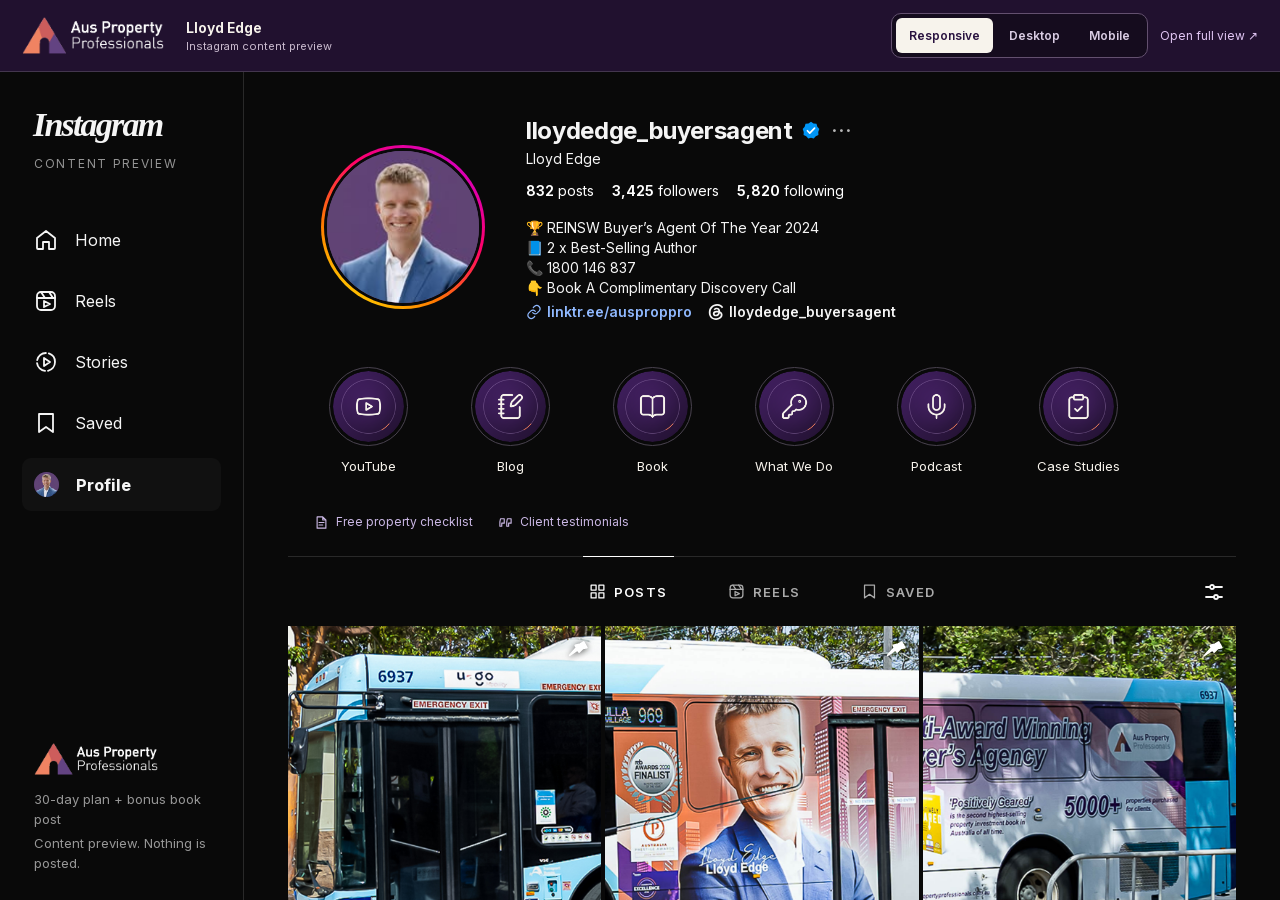
==== index.html @ ad67d05c "Match the client Instagram profile header and original photo" ====
<!doctype html>
<html lang="en"><head><meta charset="utf-8"><meta name="viewport" content="width=device-width,initial-scale=1,viewport-fit=cover"><meta name="robots" content="noindex,nofollow"><meta name="description" content="Lloyd Edge and Aus Property Professionals Instagram content preview. Browse desktop and mobile views, posts, Reels and Stories."><title>Lloyd Edge | Instagram Content Preview</title><link rel="icon" href="assets/favicon.png"><style>
@font-face{font-family:Inter;src:url('assets/inter.woff2');font-weight:100 900;font-display:swap}*{box-sizing:border-box}html,body{height:100%;margin:0}body{background:#17131d;color:#f7f3ec;font:14px/1.5 Inter,Arial,sans-serif}.shell{height:100vh;height:100dvh;display:flex;flex-direction:column}.toolbar{flex:none;display:flex;align-items:center;justify-content:space-between;gap:14px;padding:13px 22px;border-bottom:1px solid #43364e;background:#21112f}.brand{display:flex;align-items:center;gap:22px;min-width:0}.brand img{width:142px;height:auto}.brand strong{font-size:14px;font-weight:650}.brand small{display:block;font-size:11px;color:#c9bace}.controls{display:flex;align-items:center;gap:12px}.view-buttons{display:flex;gap:3px;padding:4px;border:1px solid #63506f;border-radius:10px;background:#150c1e}.view-buttons button{border:0;background:transparent;color:#d9cce3;cursor:pointer;padding:8px 13px;border-radius:6px;font:600 12px Inter;min-height:35px}.view-buttons button[aria-pressed=true]{background:#f7f3ec;color:#2a1340}.view-buttons button:focus-visible,a:focus-visible{outline:3px solid #e87b5c;outline-offset:3px}.open-full{font-size:12px;color:#e0c5f3;text-decoration:none;white-space:nowrap}.stage{position:relative;flex:1;min-height:0;overflow:hidden;display:flex;justify-content:center;align-items:flex-start}.frame-holder{flex:none;position:relative;transform-origin:top left;background:#090909}.frame-holder iframe{width:100%;height:100%;border:0;display:block;background:#090909}.stage[data-mode=mobile] .frame-holder{box-shadow:0 0 0 1px #4d3a59,0 12px 55px #0005}.loading{position:absolute;inset:0;display:grid;place-items:center;background:#090909;color:#cbb8e5;font-size:14px;pointer-events:none}.loading[hidden]{display:none}noscript{padding:20px}noscript a{color:#e6c9fb}@media(max-width:650px){.toolbar{padding:9px 12px;gap:8px;flex-wrap:wrap}.brand{gap:12px;flex:1}.brand img{width:113px}.brand strong{font-size:12px}.brand small{font-size:10px}.controls{justify-content:space-between;width:100%;gap:8px}.view-buttons{flex:1}.view-buttons button{flex:1;padding:7px 10px;font-size:11px}.open-full{font-size:11px}}@media(max-width:360px){.open-full{display:none}}@media(prefers-reduced-motion:reduce){*{scroll-behavior:auto!important}}
</style></head><body><div class="shell"><header class="toolbar"><div class="brand"><img src="assets/logo-white.svg" alt="Aus Property Professionals"><div><strong>Lloyd Edge</strong><small>Instagram content preview</small></div></div><div class="controls"><div class="view-buttons" role="group" aria-label="Preview size"><button data-mode="auto" aria-pressed="true">Responsive</button><button data-mode="desktop" aria-pressed="false">Desktop</button><button data-mode="mobile" aria-pressed="false">Mobile</button></div><a class="open-full" id="fullView" href="preview.html?v=5a2d82f7edaa#/profile" target="_blank" rel="noopener">Open full view ↗</a></div></header><main class="stage" id="stage" data-mode="auto"><div class="frame-holder" id="holder"><iframe id="preview" title="Interactive Lloyd Edge Instagram preview" src="preview.html?v=5a2d82f7edaa#/profile" allow="fullscreen"></iframe></div><div class="loading" id="loading" role="status">Loading your content preview…</div></main></div><noscript><a href="preview.html?v=5a2d82f7edaa#/profile">Open the Instagram preview</a></noscript><script>
(()=>{const stage=document.getElementById('stage'),holder=document.getElementById('holder'),frame=document.getElementById('preview');let mode=new URLSearchParams(location.search).get('view')||'auto';if(!['auto','desktop','mobile'].includes(mode))mode='auto';if(location.hash.startsWith('#/'))frame.src='preview.html?v=5a2d82f7edaa'+location.hash;function resize(){const available=stage.clientWidth,height=stage.clientHeight;const width=mode==='desktop'?1280:mode==='mobile'?Math.min(390,available):available;const scale=Math.min(1,available/width);holder.style.width=width+'px';holder.style.height=(height/scale)+'px';holder.style.transform=`scale(${scale})`;holder.style.marginRight=scale<1?-(width-available)+'px':'0';stage.dataset.mode=mode;document.querySelectorAll('[data-mode][aria-pressed]').forEach(b=>b.setAttribute('aria-pressed',String(b.dataset.mode===mode)));}document.querySelectorAll('[data-mode][aria-pressed]').forEach(b=>b.addEventListener('click',()=>{mode=b.dataset.mode;const u=new URL(location.href);if(mode==='auto')u.searchParams.delete('view');else u.searchParams.set('view',mode);history.replaceState(null,'',u.pathname+u.search+u.hash);resize();}));new ResizeObserver(resize).observe(stage);frame.addEventListener('load',()=>{document.getElementById('loading').hidden=true;try{const sync=()=>{const hash=frame.contentWindow.location.hash||'#/profile';history.replaceState(null,'',location.pathname+location.search+hash);document.getElementById('fullView').href='preview.html?v=5a2d82f7edaa'+hash;};frame.contentWindow.addEventListener('hashchange',sync);sync();}catch{}resize();});window.addEventListener('hashchange',()=>{try{if(frame.contentWindow.location.hash!==location.hash)frame.contentWindow.location.hash=location.hash||'#/profile';}catch{}});resize();})();
</script></body></html>
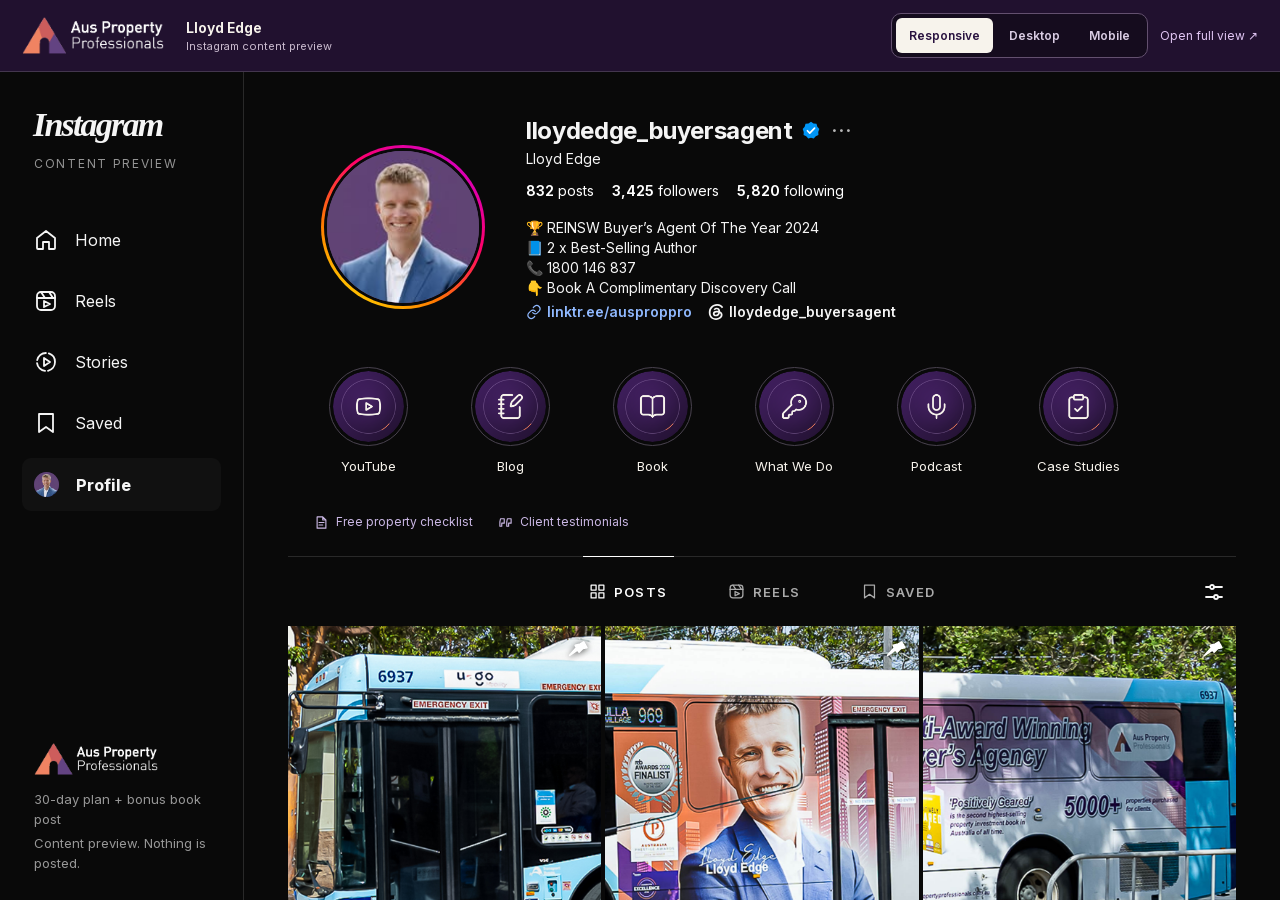
==== commit c053b67a: "Use plain text for Instagram captions" ====
--- a/index.html
+++ b/index.html
@@ -1,6 +1,6 @@
 <!doctype html>
 <html lang="en"><head><meta charset="utf-8"><meta name="viewport" content="width=device-width,initial-scale=1,viewport-fit=cover"><meta name="robots" content="noindex,nofollow"><meta name="description" content="Lloyd Edge and Aus Property Professionals Instagram content preview. Browse desktop and mobile views, posts, Reels and Stories."><title>Lloyd Edge | Instagram Content Preview</title><link rel="icon" href="assets/favicon.png"><style>
 @font-face{font-family:Inter;src:url('assets/inter.woff2');font-weight:100 900;font-display:swap}*{box-sizing:border-box}html,body{height:100%;margin:0}body{background:#17131d;color:#f7f3ec;font:14px/1.5 Inter,Arial,sans-serif}.shell{height:100vh;height:100dvh;display:flex;flex-direction:column}.toolbar{flex:none;display:flex;align-items:center;justify-content:space-between;gap:14px;padding:13px 22px;border-bottom:1px solid #43364e;background:#21112f}.brand{display:flex;align-items:center;gap:22px;min-width:0}.brand img{width:142px;height:auto}.brand strong{font-size:14px;font-weight:650}.brand small{display:block;font-size:11px;color:#c9bace}.controls{display:flex;align-items:center;gap:12px}.view-buttons{display:flex;gap:3px;padding:4px;border:1px solid #63506f;border-radius:10px;background:#150c1e}.view-buttons button{border:0;background:transparent;color:#d9cce3;cursor:pointer;padding:8px 13px;border-radius:6px;font:600 12px Inter;min-height:35px}.view-buttons button[aria-pressed=true]{background:#f7f3ec;color:#2a1340}.view-buttons button:focus-visible,a:focus-visible{outline:3px solid #e87b5c;outline-offset:3px}.open-full{font-size:12px;color:#e0c5f3;text-decoration:none;white-space:nowrap}.stage{position:relative;flex:1;min-height:0;overflow:hidden;display:flex;justify-content:center;align-items:flex-start}.frame-holder{flex:none;position:relative;transform-origin:top left;background:#090909}.frame-holder iframe{width:100%;height:100%;border:0;display:block;background:#090909}.stage[data-mode=mobile] .frame-holder{box-shadow:0 0 0 1px #4d3a59,0 12px 55px #0005}.loading{position:absolute;inset:0;display:grid;place-items:center;background:#090909;color:#cbb8e5;font-size:14px;pointer-events:none}.loading[hidden]{display:none}noscript{padding:20px}noscript a{color:#e6c9fb}@media(max-width:650px){.toolbar{padding:9px 12px;gap:8px;flex-wrap:wrap}.brand{gap:12px;flex:1}.brand img{width:113px}.brand strong{font-size:12px}.brand small{font-size:10px}.controls{justify-content:space-between;width:100%;gap:8px}.view-buttons{flex:1}.view-buttons button{flex:1;padding:7px 10px;font-size:11px}.open-full{font-size:11px}}@media(max-width:360px){.open-full{display:none}}@media(prefers-reduced-motion:reduce){*{scroll-behavior:auto!important}}
-</style></head><body><div class="shell"><header class="toolbar"><div class="brand"><img src="assets/logo-white.svg" alt="Aus Property Professionals"><div><strong>Lloyd Edge</strong><small>Instagram content preview</small></div></div><div class="controls"><div class="view-buttons" role="group" aria-label="Preview size"><button data-mode="auto" aria-pressed="true">Responsive</button><button data-mode="desktop" aria-pressed="false">Desktop</button><button data-mode="mobile" aria-pressed="false">Mobile</button></div><a class="open-full" id="fullView" href="preview.html?v=5a2d82f7edaa#/profile" target="_blank" rel="noopener">Open full view ↗</a></div></header><main class="stage" id="stage" data-mode="auto"><div class="frame-holder" id="holder"><iframe id="preview" title="Interactive Lloyd Edge Instagram preview" src="preview.html?v=5a2d82f7edaa#/profile" allow="fullscreen"></iframe></div><div class="loading" id="loading" role="status">Loading your content preview…</div></main></div><noscript><a href="preview.html?v=5a2d82f7edaa#/profile">Open the Instagram preview</a></noscript><script>
-(()=>{const stage=document.getElementById('stage'),holder=document.getElementById('holder'),frame=document.getElementById('preview');let mode=new URLSearchParams(location.search).get('view')||'auto';if(!['auto','desktop','mobile'].includes(mode))mode='auto';if(location.hash.startsWith('#/'))frame.src='preview.html?v=5a2d82f7edaa'+location.hash;function resize(){const available=stage.clientWidth,height=stage.clientHeight;const width=mode==='desktop'?1280:mode==='mobile'?Math.min(390,available):available;const scale=Math.min(1,available/width);holder.style.width=width+'px';holder.style.height=(height/scale)+'px';holder.style.transform=`scale(${scale})`;holder.style.marginRight=scale<1?-(width-available)+'px':'0';stage.dataset.mode=mode;document.querySelectorAll('[data-mode][aria-pressed]').forEach(b=>b.setAttribute('aria-pressed',String(b.dataset.mode===mode)));}document.querySelectorAll('[data-mode][aria-pressed]').forEach(b=>b.addEventListener('click',()=>{mode=b.dataset.mode;const u=new URL(location.href);if(mode==='auto')u.searchParams.delete('view');else u.searchParams.set('view',mode);history.replaceState(null,'',u.pathname+u.search+u.hash);resize();}));new ResizeObserver(resize).observe(stage);frame.addEventListener('load',()=>{document.getElementById('loading').hidden=true;try{const sync=()=>{const hash=frame.contentWindow.location.hash||'#/profile';history.replaceState(null,'',location.pathname+location.search+hash);document.getElementById('fullView').href='preview.html?v=5a2d82f7edaa'+hash;};frame.contentWindow.addEventListener('hashchange',sync);sync();}catch{}resize();});window.addEventListener('hashchange',()=>{try{if(frame.contentWindow.location.hash!==location.hash)frame.contentWindow.location.hash=location.hash||'#/profile';}catch{}});resize();})();
+</style></head><body><div class="shell"><header class="toolbar"><div class="brand"><img src="assets/logo-white.svg" alt="Aus Property Professionals"><div><strong>Lloyd Edge</strong><small>Instagram content preview</small></div></div><div class="controls"><div class="view-buttons" role="group" aria-label="Preview size"><button data-mode="auto" aria-pressed="true">Responsive</button><button data-mode="desktop" aria-pressed="false">Desktop</button><button data-mode="mobile" aria-pressed="false">Mobile</button></div><a class="open-full" id="fullView" href="preview.html?v=dd73effee219#/profile" target="_blank" rel="noopener">Open full view ↗</a></div></header><main class="stage" id="stage" data-mode="auto"><div class="frame-holder" id="holder"><iframe id="preview" title="Interactive Lloyd Edge Instagram preview" src="preview.html?v=dd73effee219#/profile" allow="fullscreen"></iframe></div><div class="loading" id="loading" role="status">Loading your content preview…</div></main></div><noscript><a href="preview.html?v=dd73effee219#/profile">Open the Instagram preview</a></noscript><script>
+(()=>{const stage=document.getElementById('stage'),holder=document.getElementById('holder'),frame=document.getElementById('preview');let mode=new URLSearchParams(location.search).get('view')||'auto';if(!['auto','desktop','mobile'].includes(mode))mode='auto';if(location.hash.startsWith('#/'))frame.src='preview.html?v=dd73effee219'+location.hash;function resize(){const available=stage.clientWidth,height=stage.clientHeight;const width=mode==='desktop'?1280:mode==='mobile'?Math.min(390,available):available;const scale=Math.min(1,available/width);holder.style.width=width+'px';holder.style.height=(height/scale)+'px';holder.style.transform=`scale(${scale})`;holder.style.marginRight=scale<1?-(width-available)+'px':'0';stage.dataset.mode=mode;document.querySelectorAll('[data-mode][aria-pressed]').forEach(b=>b.setAttribute('aria-pressed',String(b.dataset.mode===mode)));}document.querySelectorAll('[data-mode][aria-pressed]').forEach(b=>b.addEventListener('click',()=>{mode=b.dataset.mode;const u=new URL(location.href);if(mode==='auto')u.searchParams.delete('view');else u.searchParams.set('view',mode);history.replaceState(null,'',u.pathname+u.search+u.hash);resize();}));new ResizeObserver(resize).observe(stage);frame.addEventListener('load',()=>{document.getElementById('loading').hidden=true;try{const sync=()=>{const hash=frame.contentWindow.location.hash||'#/profile';history.replaceState(null,'',location.pathname+location.search+hash);document.getElementById('fullView').href='preview.html?v=dd73effee219'+hash;};frame.contentWindow.addEventListener('hashchange',sync);sync();}catch{}resize();});window.addEventListener('hashchange',()=>{try{if(frame.contentWindow.location.hash!==location.hash)frame.contentWindow.location.hash=location.hash||'#/profile';}catch{}});resize();})();
 </script></body></html>
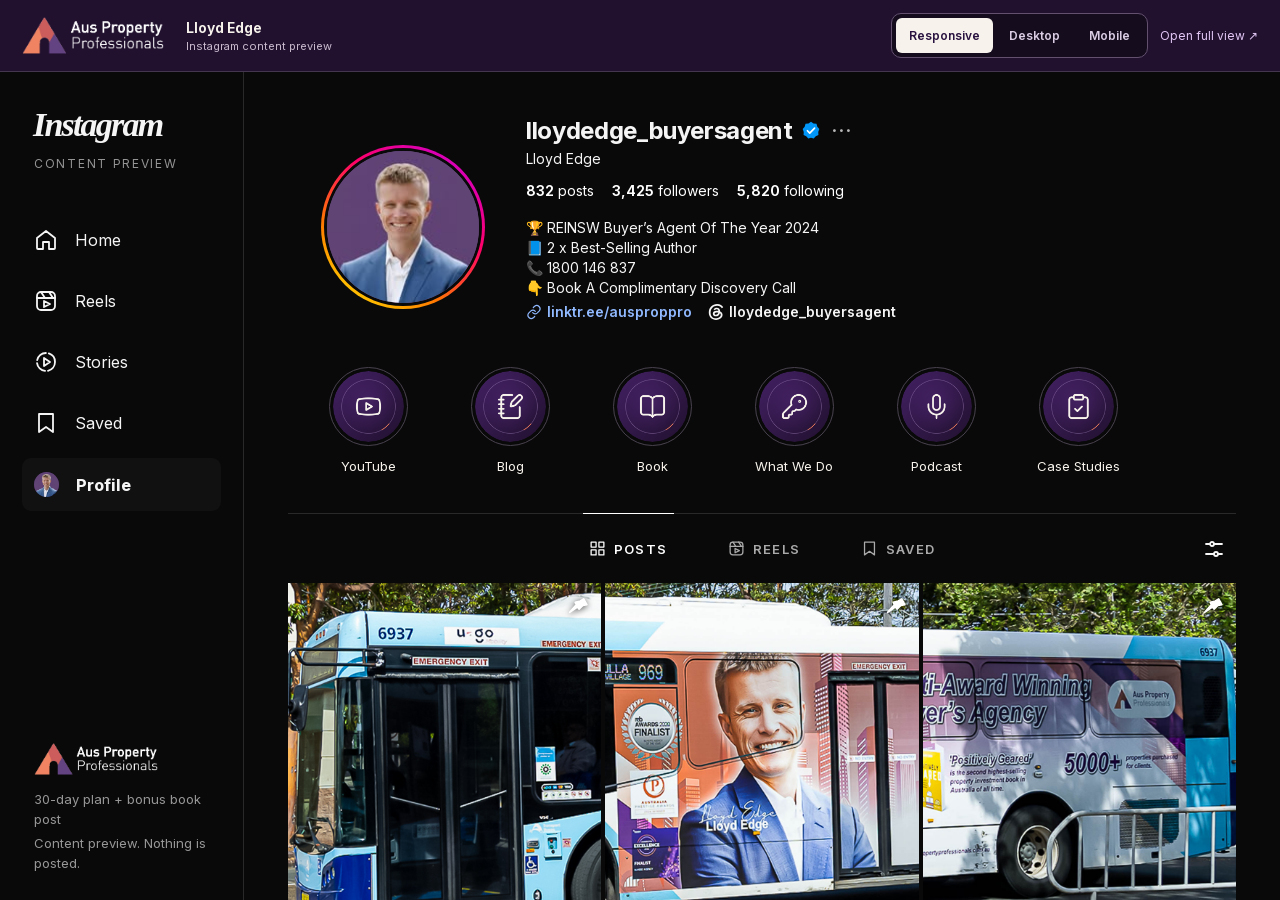
==== commit 9d27ef44: "Remove extra profile shortcuts below highlights" ====
--- a/index.html
+++ b/index.html
@@ -1,6 +1,6 @@
 <!doctype html>
 <html lang="en"><head><meta charset="utf-8"><meta name="viewport" content="width=device-width,initial-scale=1,viewport-fit=cover"><meta name="robots" content="noindex,nofollow"><meta name="description" content="Lloyd Edge and Aus Property Professionals Instagram content preview. Browse desktop and mobile views, posts, Reels and Stories."><title>Lloyd Edge | Instagram Content Preview</title><link rel="icon" href="assets/favicon.png"><style>
 @font-face{font-family:Inter;src:url('assets/inter.woff2');font-weight:100 900;font-display:swap}*{box-sizing:border-box}html,body{height:100%;margin:0}body{background:#17131d;color:#f7f3ec;font:14px/1.5 Inter,Arial,sans-serif}.shell{height:100vh;height:100dvh;display:flex;flex-direction:column}.toolbar{flex:none;display:flex;align-items:center;justify-content:space-between;gap:14px;padding:13px 22px;border-bottom:1px solid #43364e;background:#21112f}.brand{display:flex;align-items:center;gap:22px;min-width:0}.brand img{width:142px;height:auto}.brand strong{font-size:14px;font-weight:650}.brand small{display:block;font-size:11px;color:#c9bace}.controls{display:flex;align-items:center;gap:12px}.view-buttons{display:flex;gap:3px;padding:4px;border:1px solid #63506f;border-radius:10px;background:#150c1e}.view-buttons button{border:0;background:transparent;color:#d9cce3;cursor:pointer;padding:8px 13px;border-radius:6px;font:600 12px Inter;min-height:35px}.view-buttons button[aria-pressed=true]{background:#f7f3ec;color:#2a1340}.view-buttons button:focus-visible,a:focus-visible{outline:3px solid #e87b5c;outline-offset:3px}.open-full{font-size:12px;color:#e0c5f3;text-decoration:none;white-space:nowrap}.stage{position:relative;flex:1;min-height:0;overflow:hidden;display:flex;justify-content:center;align-items:flex-start}.frame-holder{flex:none;position:relative;transform-origin:top left;background:#090909}.frame-holder iframe{width:100%;height:100%;border:0;display:block;background:#090909}.stage[data-mode=mobile] .frame-holder{box-shadow:0 0 0 1px #4d3a59,0 12px 55px #0005}.loading{position:absolute;inset:0;display:grid;place-items:center;background:#090909;color:#cbb8e5;font-size:14px;pointer-events:none}.loading[hidden]{display:none}noscript{padding:20px}noscript a{color:#e6c9fb}@media(max-width:650px){.toolbar{padding:9px 12px;gap:8px;flex-wrap:wrap}.brand{gap:12px;flex:1}.brand img{width:113px}.brand strong{font-size:12px}.brand small{font-size:10px}.controls{justify-content:space-between;width:100%;gap:8px}.view-buttons{flex:1}.view-buttons button{flex:1;padding:7px 10px;font-size:11px}.open-full{font-size:11px}}@media(max-width:360px){.open-full{display:none}}@media(prefers-reduced-motion:reduce){*{scroll-behavior:auto!important}}
-</style></head><body><div class="shell"><header class="toolbar"><div class="brand"><img src="assets/logo-white.svg" alt="Aus Property Professionals"><div><strong>Lloyd Edge</strong><small>Instagram content preview</small></div></div><div class="controls"><div class="view-buttons" role="group" aria-label="Preview size"><button data-mode="auto" aria-pressed="true">Responsive</button><button data-mode="desktop" aria-pressed="false">Desktop</button><button data-mode="mobile" aria-pressed="false">Mobile</button></div><a class="open-full" id="fullView" href="preview.html?v=dd73effee219#/profile" target="_blank" rel="noopener">Open full view ↗</a></div></header><main class="stage" id="stage" data-mode="auto"><div class="frame-holder" id="holder"><iframe id="preview" title="Interactive Lloyd Edge Instagram preview" src="preview.html?v=dd73effee219#/profile" allow="fullscreen"></iframe></div><div class="loading" id="loading" role="status">Loading your content preview…</div></main></div><noscript><a href="preview.html?v=dd73effee219#/profile">Open the Instagram preview</a></noscript><script>
-(()=>{const stage=document.getElementById('stage'),holder=document.getElementById('holder'),frame=document.getElementById('preview');let mode=new URLSearchParams(location.search).get('view')||'auto';if(!['auto','desktop','mobile'].includes(mode))mode='auto';if(location.hash.startsWith('#/'))frame.src='preview.html?v=dd73effee219'+location.hash;function resize(){const available=stage.clientWidth,height=stage.clientHeight;const width=mode==='desktop'?1280:mode==='mobile'?Math.min(390,available):available;const scale=Math.min(1,available/width);holder.style.width=width+'px';holder.style.height=(height/scale)+'px';holder.style.transform=`scale(${scale})`;holder.style.marginRight=scale<1?-(width-available)+'px':'0';stage.dataset.mode=mode;document.querySelectorAll('[data-mode][aria-pressed]').forEach(b=>b.setAttribute('aria-pressed',String(b.dataset.mode===mode)));}document.querySelectorAll('[data-mode][aria-pressed]').forEach(b=>b.addEventListener('click',()=>{mode=b.dataset.mode;const u=new URL(location.href);if(mode==='auto')u.searchParams.delete('view');else u.searchParams.set('view',mode);history.replaceState(null,'',u.pathname+u.search+u.hash);resize();}));new ResizeObserver(resize).observe(stage);frame.addEventListener('load',()=>{document.getElementById('loading').hidden=true;try{const sync=()=>{const hash=frame.contentWindow.location.hash||'#/profile';history.replaceState(null,'',location.pathname+location.search+hash);document.getElementById('fullView').href='preview.html?v=dd73effee219'+hash;};frame.contentWindow.addEventListener('hashchange',sync);sync();}catch{}resize();});window.addEventListener('hashchange',()=>{try{if(frame.contentWindow.location.hash!==location.hash)frame.contentWindow.location.hash=location.hash||'#/profile';}catch{}});resize();})();
+</style></head><body><div class="shell"><header class="toolbar"><div class="brand"><img src="assets/logo-white.svg" alt="Aus Property Professionals"><div><strong>Lloyd Edge</strong><small>Instagram content preview</small></div></div><div class="controls"><div class="view-buttons" role="group" aria-label="Preview size"><button data-mode="auto" aria-pressed="true">Responsive</button><button data-mode="desktop" aria-pressed="false">Desktop</button><button data-mode="mobile" aria-pressed="false">Mobile</button></div><a class="open-full" id="fullView" href="preview.html?v=7fa7d753de34#/profile" target="_blank" rel="noopener">Open full view ↗</a></div></header><main class="stage" id="stage" data-mode="auto"><div class="frame-holder" id="holder"><iframe id="preview" title="Interactive Lloyd Edge Instagram preview" src="preview.html?v=7fa7d753de34#/profile" allow="fullscreen"></iframe></div><div class="loading" id="loading" role="status">Loading your content preview…</div></main></div><noscript><a href="preview.html?v=7fa7d753de34#/profile">Open the Instagram preview</a></noscript><script>
+(()=>{const stage=document.getElementById('stage'),holder=document.getElementById('holder'),frame=document.getElementById('preview');let mode=new URLSearchParams(location.search).get('view')||'auto';if(!['auto','desktop','mobile'].includes(mode))mode='auto';if(location.hash.startsWith('#/'))frame.src='preview.html?v=7fa7d753de34'+location.hash;function resize(){const available=stage.clientWidth,height=stage.clientHeight;const width=mode==='desktop'?1280:mode==='mobile'?Math.min(390,available):available;const scale=Math.min(1,available/width);holder.style.width=width+'px';holder.style.height=(height/scale)+'px';holder.style.transform=`scale(${scale})`;holder.style.marginRight=scale<1?-(width-available)+'px':'0';stage.dataset.mode=mode;document.querySelectorAll('[data-mode][aria-pressed]').forEach(b=>b.setAttribute('aria-pressed',String(b.dataset.mode===mode)));}document.querySelectorAll('[data-mode][aria-pressed]').forEach(b=>b.addEventListener('click',()=>{mode=b.dataset.mode;const u=new URL(location.href);if(mode==='auto')u.searchParams.delete('view');else u.searchParams.set('view',mode);history.replaceState(null,'',u.pathname+u.search+u.hash);resize();}));new ResizeObserver(resize).observe(stage);frame.addEventListener('load',()=>{document.getElementById('loading').hidden=true;try{const sync=()=>{const hash=frame.contentWindow.location.hash||'#/profile';history.replaceState(null,'',location.pathname+location.search+hash);document.getElementById('fullView').href='preview.html?v=7fa7d753de34'+hash;};frame.contentWindow.addEventListener('hashchange',sync);sync();}catch{}resize();});window.addEventListener('hashchange',()=>{try{if(frame.contentWindow.location.hash!==location.hash)frame.contentWindow.location.hash=location.hash||'#/profile';}catch{}});resize();})();
 </script></body></html>
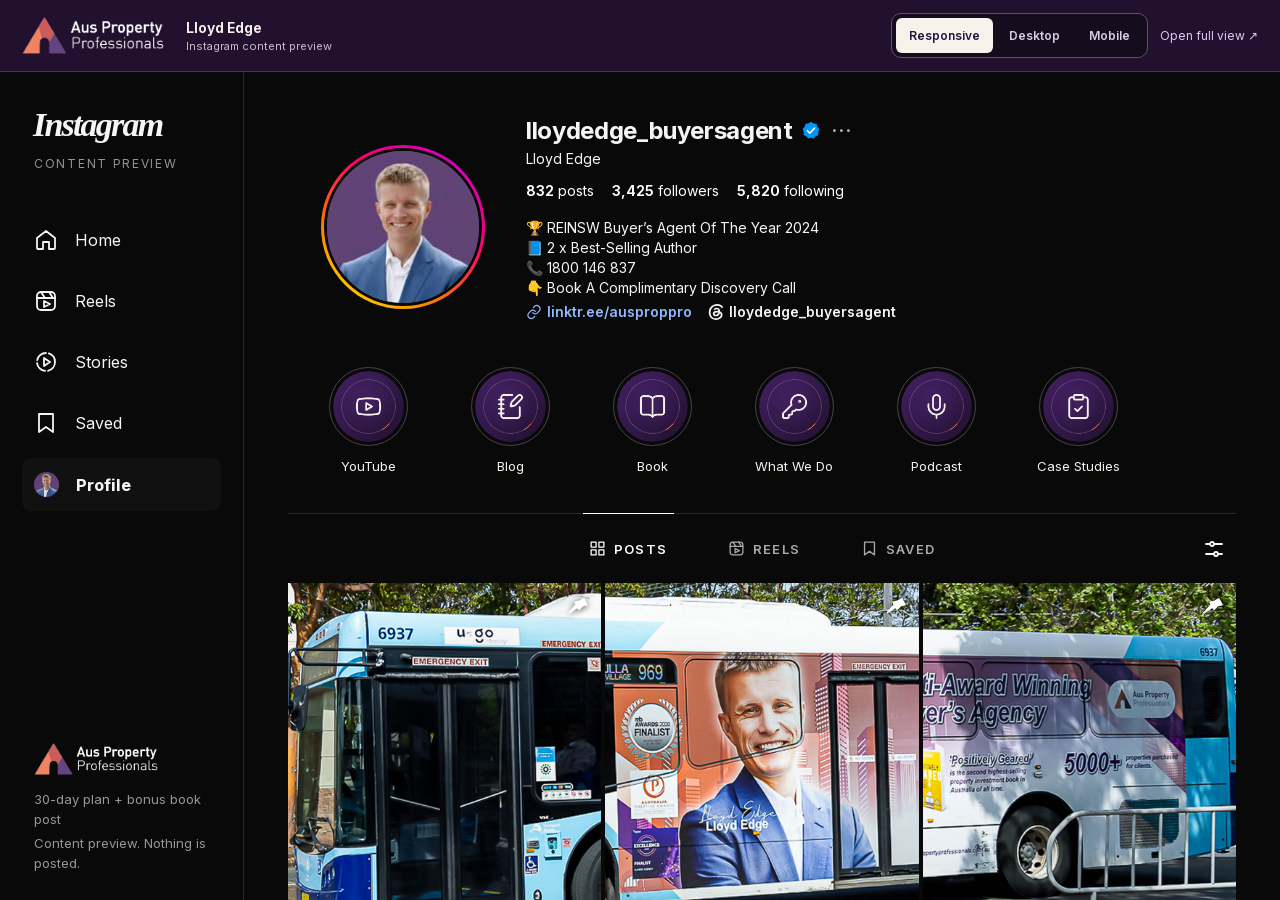
==== commit da850f13: "Replace draft wording with Instagram-ready reading questions" ====
--- a/index.html
+++ b/index.html
@@ -1,6 +1,6 @@
 <!doctype html>
 <html lang="en"><head><meta charset="utf-8"><meta name="viewport" content="width=device-width,initial-scale=1,viewport-fit=cover"><meta name="robots" content="noindex,nofollow"><meta name="description" content="Lloyd Edge and Aus Property Professionals Instagram content preview. Browse desktop and mobile views, posts, Reels and Stories."><title>Lloyd Edge | Instagram Content Preview</title><link rel="icon" href="assets/favicon.png"><style>
 @font-face{font-family:Inter;src:url('assets/inter.woff2');font-weight:100 900;font-display:swap}*{box-sizing:border-box}html,body{height:100%;margin:0}body{background:#17131d;color:#f7f3ec;font:14px/1.5 Inter,Arial,sans-serif}.shell{height:100vh;height:100dvh;display:flex;flex-direction:column}.toolbar{flex:none;display:flex;align-items:center;justify-content:space-between;gap:14px;padding:13px 22px;border-bottom:1px solid #43364e;background:#21112f}.brand{display:flex;align-items:center;gap:22px;min-width:0}.brand img{width:142px;height:auto}.brand strong{font-size:14px;font-weight:650}.brand small{display:block;font-size:11px;color:#c9bace}.controls{display:flex;align-items:center;gap:12px}.view-buttons{display:flex;gap:3px;padding:4px;border:1px solid #63506f;border-radius:10px;background:#150c1e}.view-buttons button{border:0;background:transparent;color:#d9cce3;cursor:pointer;padding:8px 13px;border-radius:6px;font:600 12px Inter;min-height:35px}.view-buttons button[aria-pressed=true]{background:#f7f3ec;color:#2a1340}.view-buttons button:focus-visible,a:focus-visible{outline:3px solid #e87b5c;outline-offset:3px}.open-full{font-size:12px;color:#e0c5f3;text-decoration:none;white-space:nowrap}.stage{position:relative;flex:1;min-height:0;overflow:hidden;display:flex;justify-content:center;align-items:flex-start}.frame-holder{flex:none;position:relative;transform-origin:top left;background:#090909}.frame-holder iframe{width:100%;height:100%;border:0;display:block;background:#090909}.stage[data-mode=mobile] .frame-holder{box-shadow:0 0 0 1px #4d3a59,0 12px 55px #0005}.loading{position:absolute;inset:0;display:grid;place-items:center;background:#090909;color:#cbb8e5;font-size:14px;pointer-events:none}.loading[hidden]{display:none}noscript{padding:20px}noscript a{color:#e6c9fb}@media(max-width:650px){.toolbar{padding:9px 12px;gap:8px;flex-wrap:wrap}.brand{gap:12px;flex:1}.brand img{width:113px}.brand strong{font-size:12px}.brand small{font-size:10px}.controls{justify-content:space-between;width:100%;gap:8px}.view-buttons{flex:1}.view-buttons button{flex:1;padding:7px 10px;font-size:11px}.open-full{font-size:11px}}@media(max-width:360px){.open-full{display:none}}@media(prefers-reduced-motion:reduce){*{scroll-behavior:auto!important}}
-</style></head><body><div class="shell"><header class="toolbar"><div class="brand"><img src="assets/logo-white.svg" alt="Aus Property Professionals"><div><strong>Lloyd Edge</strong><small>Instagram content preview</small></div></div><div class="controls"><div class="view-buttons" role="group" aria-label="Preview size"><button data-mode="auto" aria-pressed="true">Responsive</button><button data-mode="desktop" aria-pressed="false">Desktop</button><button data-mode="mobile" aria-pressed="false">Mobile</button></div><a class="open-full" id="fullView" href="preview.html?v=7fa7d753de34#/profile" target="_blank" rel="noopener">Open full view ↗</a></div></header><main class="stage" id="stage" data-mode="auto"><div class="frame-holder" id="holder"><iframe id="preview" title="Interactive Lloyd Edge Instagram preview" src="preview.html?v=7fa7d753de34#/profile" allow="fullscreen"></iframe></div><div class="loading" id="loading" role="status">Loading your content preview…</div></main></div><noscript><a href="preview.html?v=7fa7d753de34#/profile">Open the Instagram preview</a></noscript><script>
-(()=>{const stage=document.getElementById('stage'),holder=document.getElementById('holder'),frame=document.getElementById('preview');let mode=new URLSearchParams(location.search).get('view')||'auto';if(!['auto','desktop','mobile'].includes(mode))mode='auto';if(location.hash.startsWith('#/'))frame.src='preview.html?v=7fa7d753de34'+location.hash;function resize(){const available=stage.clientWidth,height=stage.clientHeight;const width=mode==='desktop'?1280:mode==='mobile'?Math.min(390,available):available;const scale=Math.min(1,available/width);holder.style.width=width+'px';holder.style.height=(height/scale)+'px';holder.style.transform=`scale(${scale})`;holder.style.marginRight=scale<1?-(width-available)+'px':'0';stage.dataset.mode=mode;document.querySelectorAll('[data-mode][aria-pressed]').forEach(b=>b.setAttribute('aria-pressed',String(b.dataset.mode===mode)));}document.querySelectorAll('[data-mode][aria-pressed]').forEach(b=>b.addEventListener('click',()=>{mode=b.dataset.mode;const u=new URL(location.href);if(mode==='auto')u.searchParams.delete('view');else u.searchParams.set('view',mode);history.replaceState(null,'',u.pathname+u.search+u.hash);resize();}));new ResizeObserver(resize).observe(stage);frame.addEventListener('load',()=>{document.getElementById('loading').hidden=true;try{const sync=()=>{const hash=frame.contentWindow.location.hash||'#/profile';history.replaceState(null,'',location.pathname+location.search+hash);document.getElementById('fullView').href='preview.html?v=7fa7d753de34'+hash;};frame.contentWindow.addEventListener('hashchange',sync);sync();}catch{}resize();});window.addEventListener('hashchange',()=>{try{if(frame.contentWindow.location.hash!==location.hash)frame.contentWindow.location.hash=location.hash||'#/profile';}catch{}});resize();})();
+</style></head><body><div class="shell"><header class="toolbar"><div class="brand"><img src="assets/logo-white.svg" alt="Aus Property Professionals"><div><strong>Lloyd Edge</strong><small>Instagram content preview</small></div></div><div class="controls"><div class="view-buttons" role="group" aria-label="Preview size"><button data-mode="auto" aria-pressed="true">Responsive</button><button data-mode="desktop" aria-pressed="false">Desktop</button><button data-mode="mobile" aria-pressed="false">Mobile</button></div><a class="open-full" id="fullView" href="preview.html?v=4881cfe21749#/profile" target="_blank" rel="noopener">Open full view ↗</a></div></header><main class="stage" id="stage" data-mode="auto"><div class="frame-holder" id="holder"><iframe id="preview" title="Interactive Lloyd Edge Instagram preview" src="preview.html?v=4881cfe21749#/profile" allow="fullscreen"></iframe></div><div class="loading" id="loading" role="status">Loading your content preview…</div></main></div><noscript><a href="preview.html?v=4881cfe21749#/profile">Open the Instagram preview</a></noscript><script>
+(()=>{const stage=document.getElementById('stage'),holder=document.getElementById('holder'),frame=document.getElementById('preview');let mode=new URLSearchParams(location.search).get('view')||'auto';if(!['auto','desktop','mobile'].includes(mode))mode='auto';if(location.hash.startsWith('#/'))frame.src='preview.html?v=4881cfe21749'+location.hash;function resize(){const available=stage.clientWidth,height=stage.clientHeight;const width=mode==='desktop'?1280:mode==='mobile'?Math.min(390,available):available;const scale=Math.min(1,available/width);holder.style.width=width+'px';holder.style.height=(height/scale)+'px';holder.style.transform=`scale(${scale})`;holder.style.marginRight=scale<1?-(width-available)+'px':'0';stage.dataset.mode=mode;document.querySelectorAll('[data-mode][aria-pressed]').forEach(b=>b.setAttribute('aria-pressed',String(b.dataset.mode===mode)));}document.querySelectorAll('[data-mode][aria-pressed]').forEach(b=>b.addEventListener('click',()=>{mode=b.dataset.mode;const u=new URL(location.href);if(mode==='auto')u.searchParams.delete('view');else u.searchParams.set('view',mode);history.replaceState(null,'',u.pathname+u.search+u.hash);resize();}));new ResizeObserver(resize).observe(stage);frame.addEventListener('load',()=>{document.getElementById('loading').hidden=true;try{const sync=()=>{const hash=frame.contentWindow.location.hash||'#/profile';history.replaceState(null,'',location.pathname+location.search+hash);document.getElementById('fullView').href='preview.html?v=4881cfe21749'+hash;};frame.contentWindow.addEventListener('hashchange',sync);sync();}catch{}resize();});window.addEventListener('hashchange',()=>{try{if(frame.contentWindow.location.hash!==location.hash)frame.contentWindow.location.hash=location.hash||'#/profile';}catch{}});resize();})();
 </script></body></html>
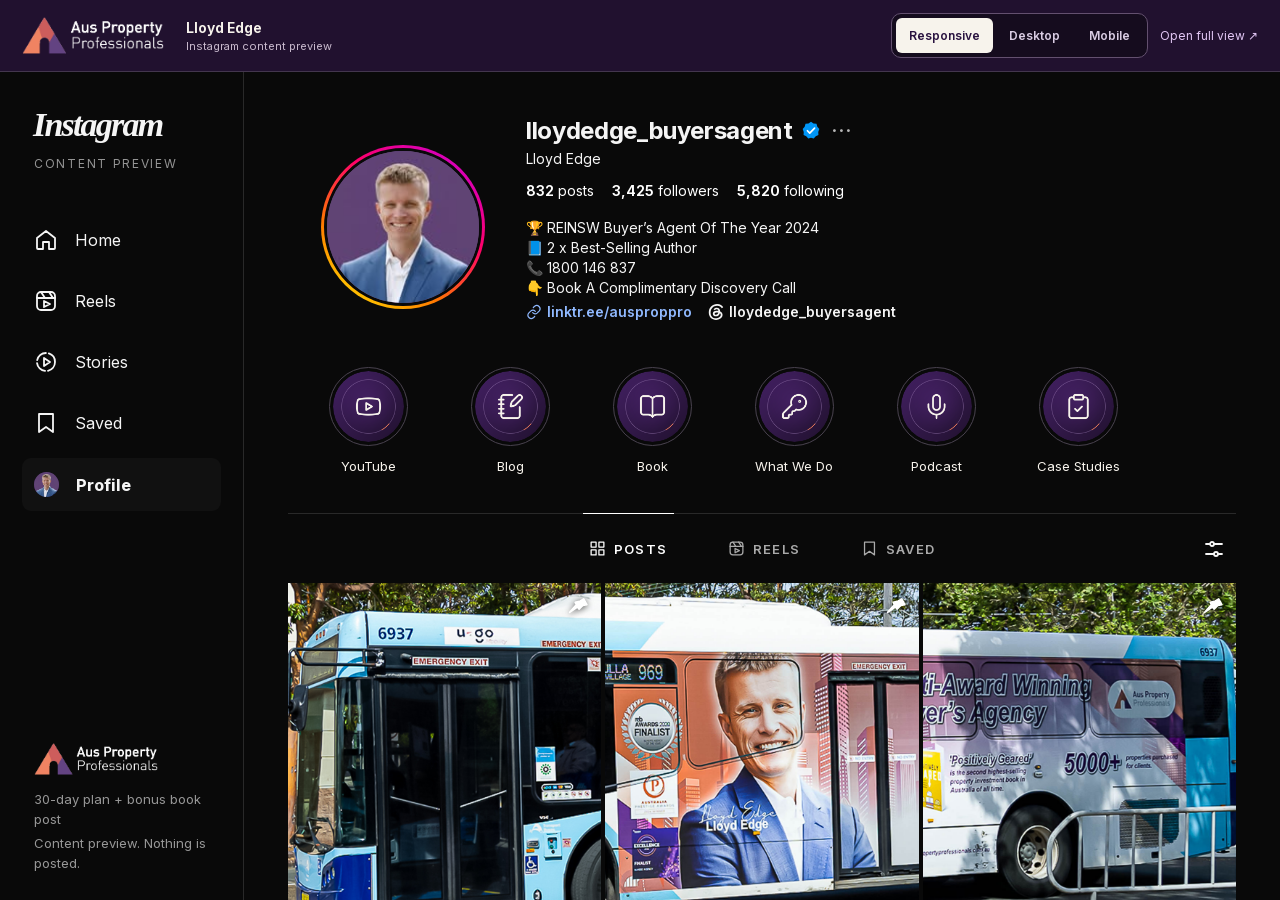
==== commit a290af0f: "Update testimonial posts as carousel CTAs" ====
--- a/index.html
+++ b/index.html
@@ -1,6 +1,6 @@
 <!doctype html>
 <html lang="en"><head><meta charset="utf-8"><meta name="viewport" content="width=device-width,initial-scale=1,viewport-fit=cover"><meta name="robots" content="noindex,nofollow"><meta name="description" content="Lloyd Edge and Aus Property Professionals Instagram content preview. Browse desktop and mobile views, posts, Reels and Stories."><title>Lloyd Edge | Instagram Content Preview</title><link rel="icon" href="assets/favicon.png"><style>
 @font-face{font-family:Inter;src:url('assets/inter.woff2');font-weight:100 900;font-display:swap}*{box-sizing:border-box}html,body{height:100%;margin:0}body{background:#17131d;color:#f7f3ec;font:14px/1.5 Inter,Arial,sans-serif}.shell{height:100vh;height:100dvh;display:flex;flex-direction:column}.toolbar{flex:none;display:flex;align-items:center;justify-content:space-between;gap:14px;padding:13px 22px;border-bottom:1px solid #43364e;background:#21112f}.brand{display:flex;align-items:center;gap:22px;min-width:0}.brand img{width:142px;height:auto}.brand strong{font-size:14px;font-weight:650}.brand small{display:block;font-size:11px;color:#c9bace}.controls{display:flex;align-items:center;gap:12px}.view-buttons{display:flex;gap:3px;padding:4px;border:1px solid #63506f;border-radius:10px;background:#150c1e}.view-buttons button{border:0;background:transparent;color:#d9cce3;cursor:pointer;padding:8px 13px;border-radius:6px;font:600 12px Inter;min-height:35px}.view-buttons button[aria-pressed=true]{background:#f7f3ec;color:#2a1340}.view-buttons button:focus-visible,a:focus-visible{outline:3px solid #e87b5c;outline-offset:3px}.open-full{font-size:12px;color:#e0c5f3;text-decoration:none;white-space:nowrap}.stage{position:relative;flex:1;min-height:0;overflow:hidden;display:flex;justify-content:center;align-items:flex-start}.frame-holder{flex:none;position:relative;transform-origin:top left;background:#090909}.frame-holder iframe{width:100%;height:100%;border:0;display:block;background:#090909}.stage[data-mode=mobile] .frame-holder{box-shadow:0 0 0 1px #4d3a59,0 12px 55px #0005}.loading{position:absolute;inset:0;display:grid;place-items:center;background:#090909;color:#cbb8e5;font-size:14px;pointer-events:none}.loading[hidden]{display:none}noscript{padding:20px}noscript a{color:#e6c9fb}@media(max-width:650px){.toolbar{padding:9px 12px;gap:8px;flex-wrap:wrap}.brand{gap:12px;flex:1}.brand img{width:113px}.brand strong{font-size:12px}.brand small{font-size:10px}.controls{justify-content:space-between;width:100%;gap:8px}.view-buttons{flex:1}.view-buttons button{flex:1;padding:7px 10px;font-size:11px}.open-full{font-size:11px}}@media(max-width:360px){.open-full{display:none}}@media(prefers-reduced-motion:reduce){*{scroll-behavior:auto!important}}
-</style></head><body><div class="shell"><header class="toolbar"><div class="brand"><img src="assets/logo-white.svg" alt="Aus Property Professionals"><div><strong>Lloyd Edge</strong><small>Instagram content preview</small></div></div><div class="controls"><div class="view-buttons" role="group" aria-label="Preview size"><button data-mode="auto" aria-pressed="true">Responsive</button><button data-mode="desktop" aria-pressed="false">Desktop</button><button data-mode="mobile" aria-pressed="false">Mobile</button></div><a class="open-full" id="fullView" href="preview.html?v=4881cfe21749#/profile" target="_blank" rel="noopener">Open full view ↗</a></div></header><main class="stage" id="stage" data-mode="auto"><div class="frame-holder" id="holder"><iframe id="preview" title="Interactive Lloyd Edge Instagram preview" src="preview.html?v=4881cfe21749#/profile" allow="fullscreen"></iframe></div><div class="loading" id="loading" role="status">Loading your content preview…</div></main></div><noscript><a href="preview.html?v=4881cfe21749#/profile">Open the Instagram preview</a></noscript><script>
-(()=>{const stage=document.getElementById('stage'),holder=document.getElementById('holder'),frame=document.getElementById('preview');let mode=new URLSearchParams(location.search).get('view')||'auto';if(!['auto','desktop','mobile'].includes(mode))mode='auto';if(location.hash.startsWith('#/'))frame.src='preview.html?v=4881cfe21749'+location.hash;function resize(){const available=stage.clientWidth,height=stage.clientHeight;const width=mode==='desktop'?1280:mode==='mobile'?Math.min(390,available):available;const scale=Math.min(1,available/width);holder.style.width=width+'px';holder.style.height=(height/scale)+'px';holder.style.transform=`scale(${scale})`;holder.style.marginRight=scale<1?-(width-available)+'px':'0';stage.dataset.mode=mode;document.querySelectorAll('[data-mode][aria-pressed]').forEach(b=>b.setAttribute('aria-pressed',String(b.dataset.mode===mode)));}document.querySelectorAll('[data-mode][aria-pressed]').forEach(b=>b.addEventListener('click',()=>{mode=b.dataset.mode;const u=new URL(location.href);if(mode==='auto')u.searchParams.delete('view');else u.searchParams.set('view',mode);history.replaceState(null,'',u.pathname+u.search+u.hash);resize();}));new ResizeObserver(resize).observe(stage);frame.addEventListener('load',()=>{document.getElementById('loading').hidden=true;try{const sync=()=>{const hash=frame.contentWindow.location.hash||'#/profile';history.replaceState(null,'',location.pathname+location.search+hash);document.getElementById('fullView').href='preview.html?v=4881cfe21749'+hash;};frame.contentWindow.addEventListener('hashchange',sync);sync();}catch{}resize();});window.addEventListener('hashchange',()=>{try{if(frame.contentWindow.location.hash!==location.hash)frame.contentWindow.location.hash=location.hash||'#/profile';}catch{}});resize();})();
+</style></head><body><div class="shell"><header class="toolbar"><div class="brand"><img src="assets/logo-white.svg" alt="Aus Property Professionals"><div><strong>Lloyd Edge</strong><small>Instagram content preview</small></div></div><div class="controls"><div class="view-buttons" role="group" aria-label="Preview size"><button data-mode="auto" aria-pressed="true">Responsive</button><button data-mode="desktop" aria-pressed="false">Desktop</button><button data-mode="mobile" aria-pressed="false">Mobile</button></div><a class="open-full" id="fullView" href="preview.html?v=d66083ecf961#/profile" target="_blank" rel="noopener">Open full view ↗</a></div></header><main class="stage" id="stage" data-mode="auto"><div class="frame-holder" id="holder"><iframe id="preview" title="Interactive Lloyd Edge Instagram preview" src="preview.html?v=d66083ecf961#/profile" allow="fullscreen"></iframe></div><div class="loading" id="loading" role="status">Loading your content preview…</div></main></div><noscript><a href="preview.html?v=d66083ecf961#/profile">Open the Instagram preview</a></noscript><script>
+(()=>{const stage=document.getElementById('stage'),holder=document.getElementById('holder'),frame=document.getElementById('preview');let mode=new URLSearchParams(location.search).get('view')||'auto';if(!['auto','desktop','mobile'].includes(mode))mode='auto';if(location.hash.startsWith('#/'))frame.src='preview.html?v=d66083ecf961'+location.hash;function resize(){const available=stage.clientWidth,height=stage.clientHeight;const width=mode==='desktop'?1280:mode==='mobile'?Math.min(390,available):available;const scale=Math.min(1,available/width);holder.style.width=width+'px';holder.style.height=(height/scale)+'px';holder.style.transform=`scale(${scale})`;holder.style.marginRight=scale<1?-(width-available)+'px':'0';stage.dataset.mode=mode;document.querySelectorAll('[data-mode][aria-pressed]').forEach(b=>b.setAttribute('aria-pressed',String(b.dataset.mode===mode)));}document.querySelectorAll('[data-mode][aria-pressed]').forEach(b=>b.addEventListener('click',()=>{mode=b.dataset.mode;const u=new URL(location.href);if(mode==='auto')u.searchParams.delete('view');else u.searchParams.set('view',mode);history.replaceState(null,'',u.pathname+u.search+u.hash);resize();}));new ResizeObserver(resize).observe(stage);frame.addEventListener('load',()=>{document.getElementById('loading').hidden=true;try{const sync=()=>{const hash=frame.contentWindow.location.hash||'#/profile';history.replaceState(null,'',location.pathname+location.search+hash);document.getElementById('fullView').href='preview.html?v=d66083ecf961'+hash;};frame.contentWindow.addEventListener('hashchange',sync);sync();}catch{}resize();});window.addEventListener('hashchange',()=>{try{if(frame.contentWindow.location.hash!==location.hash)frame.contentWindow.location.hash=location.hash||'#/profile';}catch{}});resize();})();
 </script></body></html>
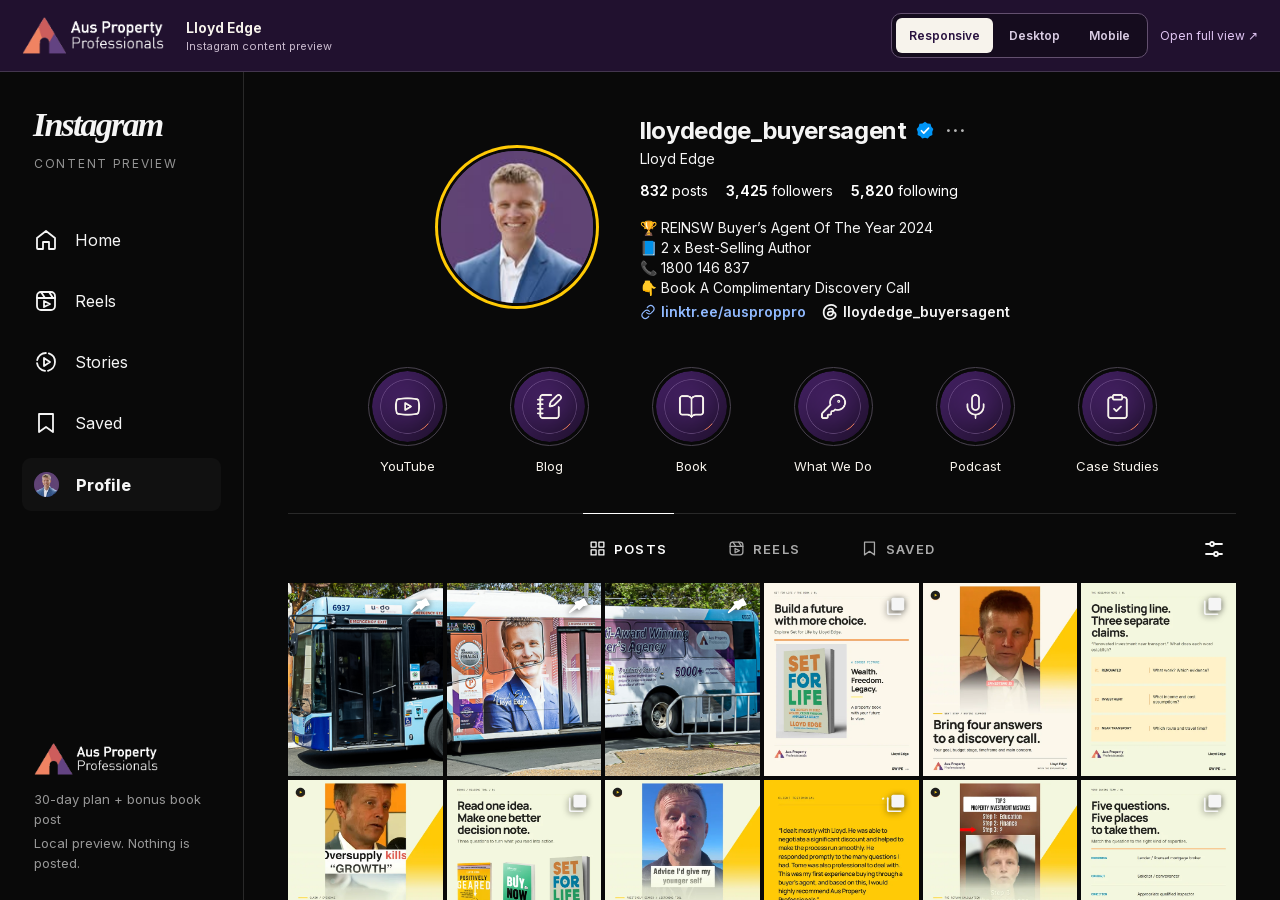
==== commit 9ea078c8: "Publish approved Version 2 content and responsive Instagram preview" ====
--- a/index.html
+++ b/index.html
@@ -1,6 +1,6 @@
 <!doctype html>
-<html lang="en"><head><meta charset="utf-8"><meta name="viewport" content="width=device-width,initial-scale=1,viewport-fit=cover"><meta name="robots" content="noindex,nofollow"><meta name="description" content="Lloyd Edge and Aus Property Professionals Instagram content preview. Browse desktop and mobile views, posts, Reels and Stories."><title>Lloyd Edge | Instagram Content Preview</title><link rel="icon" href="assets/favicon.png"><style>
+<html lang="en"><head><meta charset="utf-8"><meta name="viewport" content="width=device-width,initial-scale=1,viewport-fit=cover"><meta name="robots" content="noindex,nofollow"><meta name="description" content="Lloyd Edge and Aus Property Professionals Instagram content preview · V2 colors. Browse desktop and mobile views, posts, Reels and Stories."><title>Lloyd Edge | Instagram Content Preview</title><link rel="icon" href="assets/favicon.png"><style>
 @font-face{font-family:Inter;src:url('assets/inter.woff2');font-weight:100 900;font-display:swap}*{box-sizing:border-box}html,body{height:100%;margin:0}body{background:#17131d;color:#f7f3ec;font:14px/1.5 Inter,Arial,sans-serif}.shell{height:100vh;height:100dvh;display:flex;flex-direction:column}.toolbar{flex:none;display:flex;align-items:center;justify-content:space-between;gap:14px;padding:13px 22px;border-bottom:1px solid #43364e;background:#21112f}.brand{display:flex;align-items:center;gap:22px;min-width:0}.brand img{width:142px;height:auto}.brand strong{font-size:14px;font-weight:650}.brand small{display:block;font-size:11px;color:#c9bace}.controls{display:flex;align-items:center;gap:12px}.view-buttons{display:flex;gap:3px;padding:4px;border:1px solid #63506f;border-radius:10px;background:#150c1e}.view-buttons button{border:0;background:transparent;color:#d9cce3;cursor:pointer;padding:8px 13px;border-radius:6px;font:600 12px Inter;min-height:35px}.view-buttons button[aria-pressed=true]{background:#f7f3ec;color:#2a1340}.view-buttons button:focus-visible,a:focus-visible{outline:3px solid #e87b5c;outline-offset:3px}.open-full{font-size:12px;color:#e0c5f3;text-decoration:none;white-space:nowrap}.stage{position:relative;flex:1;min-height:0;overflow:hidden;display:flex;justify-content:center;align-items:flex-start}.frame-holder{flex:none;position:relative;transform-origin:top left;background:#090909}.frame-holder iframe{width:100%;height:100%;border:0;display:block;background:#090909}.stage[data-mode=mobile] .frame-holder{box-shadow:0 0 0 1px #4d3a59,0 12px 55px #0005}.loading{position:absolute;inset:0;display:grid;place-items:center;background:#090909;color:#cbb8e5;font-size:14px;pointer-events:none}.loading[hidden]{display:none}noscript{padding:20px}noscript a{color:#e6c9fb}@media(max-width:650px){.toolbar{padding:9px 12px;gap:8px;flex-wrap:wrap}.brand{gap:12px;flex:1}.brand img{width:113px}.brand strong{font-size:12px}.brand small{font-size:10px}.controls{justify-content:space-between;width:100%;gap:8px}.view-buttons{flex:1}.view-buttons button{flex:1;padding:7px 10px;font-size:11px}.open-full{font-size:11px}}@media(max-width:360px){.open-full{display:none}}@media(prefers-reduced-motion:reduce){*{scroll-behavior:auto!important}}
-</style></head><body><div class="shell"><header class="toolbar"><div class="brand"><img src="assets/logo-white.svg" alt="Aus Property Professionals"><div><strong>Lloyd Edge</strong><small>Instagram content preview</small></div></div><div class="controls"><div class="view-buttons" role="group" aria-label="Preview size"><button data-mode="auto" aria-pressed="true">Responsive</button><button data-mode="desktop" aria-pressed="false">Desktop</button><button data-mode="mobile" aria-pressed="false">Mobile</button></div><a class="open-full" id="fullView" href="preview.html?v=d66083ecf961#/profile" target="_blank" rel="noopener">Open full view ↗</a></div></header><main class="stage" id="stage" data-mode="auto"><div class="frame-holder" id="holder"><iframe id="preview" title="Interactive Lloyd Edge Instagram preview" src="preview.html?v=d66083ecf961#/profile" allow="fullscreen"></iframe></div><div class="loading" id="loading" role="status">Loading your content preview…</div></main></div><noscript><a href="preview.html?v=d66083ecf961#/profile">Open the Instagram preview</a></noscript><script>
-(()=>{const stage=document.getElementById('stage'),holder=document.getElementById('holder'),frame=document.getElementById('preview');let mode=new URLSearchParams(location.search).get('view')||'auto';if(!['auto','desktop','mobile'].includes(mode))mode='auto';if(location.hash.startsWith('#/'))frame.src='preview.html?v=d66083ecf961'+location.hash;function resize(){const available=stage.clientWidth,height=stage.clientHeight;const width=mode==='desktop'?1280:mode==='mobile'?Math.min(390,available):available;const scale=Math.min(1,available/width);holder.style.width=width+'px';holder.style.height=(height/scale)+'px';holder.style.transform=`scale(${scale})`;holder.style.marginRight=scale<1?-(width-available)+'px':'0';stage.dataset.mode=mode;document.querySelectorAll('[data-mode][aria-pressed]').forEach(b=>b.setAttribute('aria-pressed',String(b.dataset.mode===mode)));}document.querySelectorAll('[data-mode][aria-pressed]').forEach(b=>b.addEventListener('click',()=>{mode=b.dataset.mode;const u=new URL(location.href);if(mode==='auto')u.searchParams.delete('view');else u.searchParams.set('view',mode);history.replaceState(null,'',u.pathname+u.search+u.hash);resize();}));new ResizeObserver(resize).observe(stage);frame.addEventListener('load',()=>{document.getElementById('loading').hidden=true;try{const sync=()=>{const hash=frame.contentWindow.location.hash||'#/profile';history.replaceState(null,'',location.pathname+location.search+hash);document.getElementById('fullView').href='preview.html?v=d66083ecf961'+hash;};frame.contentWindow.addEventListener('hashchange',sync);sync();}catch{}resize();});window.addEventListener('hashchange',()=>{try{if(frame.contentWindow.location.hash!==location.hash)frame.contentWindow.location.hash=location.hash||'#/profile';}catch{}});resize();})();
+</style></head><body><div class="shell"><header class="toolbar"><div class="brand"><img src="assets/logo-white.svg" alt="Aus Property Professionals"><div><strong>Lloyd Edge</strong><small>Instagram content preview</small></div></div><div class="controls"><div class="view-buttons" role="group" aria-label="Preview size"><button data-mode="auto" aria-pressed="true">Responsive</button><button data-mode="desktop" aria-pressed="false">Desktop</button><button data-mode="mobile" aria-pressed="false">Mobile</button></div><a class="open-full" id="fullView" href="preview.html?v=a97469b5fd65#/profile" target="_blank" rel="noopener">Open full view ↗</a></div></header><main class="stage" id="stage" data-mode="auto"><div class="frame-holder" id="holder"><iframe id="preview" title="Interactive Lloyd Edge Instagram preview" src="preview.html?v=a97469b5fd65#/profile" allow="fullscreen"></iframe></div><div class="loading" id="loading" role="status">Loading your content preview…</div></main></div><noscript><a href="preview.html?v=a97469b5fd65#/profile">Open the Instagram preview</a></noscript><script>
+(()=>{const stage=document.getElementById('stage'),holder=document.getElementById('holder'),frame=document.getElementById('preview');let mode=new URLSearchParams(location.search).get('view')||'auto';if(!['auto','desktop','mobile'].includes(mode))mode='auto';if(location.hash.startsWith('#/'))frame.src='preview.html?v=a97469b5fd65'+location.hash;function resize(){const available=stage.clientWidth,height=stage.clientHeight;const width=mode==='desktop'?1280:mode==='mobile'?Math.min(390,available):available;const scale=Math.min(1,available/width);holder.style.width=width+'px';holder.style.height=(height/scale)+'px';holder.style.transform=`scale(${scale})`;holder.style.marginRight=scale<1?-(width-available)+'px':'0';stage.dataset.mode=mode;document.querySelectorAll('[data-mode][aria-pressed]').forEach(b=>b.setAttribute('aria-pressed',String(b.dataset.mode===mode)));}document.querySelectorAll('[data-mode][aria-pressed]').forEach(b=>b.addEventListener('click',()=>{mode=b.dataset.mode;const u=new URL(location.href);if(mode==='auto')u.searchParams.delete('view');else u.searchParams.set('view',mode);history.replaceState(null,'',u.pathname+u.search+u.hash);resize();}));new ResizeObserver(resize).observe(stage);frame.addEventListener('load',()=>{document.getElementById('loading').hidden=true;try{const sync=()=>{const hash=frame.contentWindow.location.hash||'#/profile';history.replaceState(null,'',location.pathname+location.search+hash);document.getElementById('fullView').href='preview.html?v=a97469b5fd65'+hash;};frame.contentWindow.addEventListener('hashchange',sync);sync();}catch{}resize();});window.addEventListener('hashchange',()=>{try{if(frame.contentWindow.location.hash!==location.hash)frame.contentWindow.location.hash=location.hash||'#/profile';}catch{}});resize();})();
 </script></body></html>
